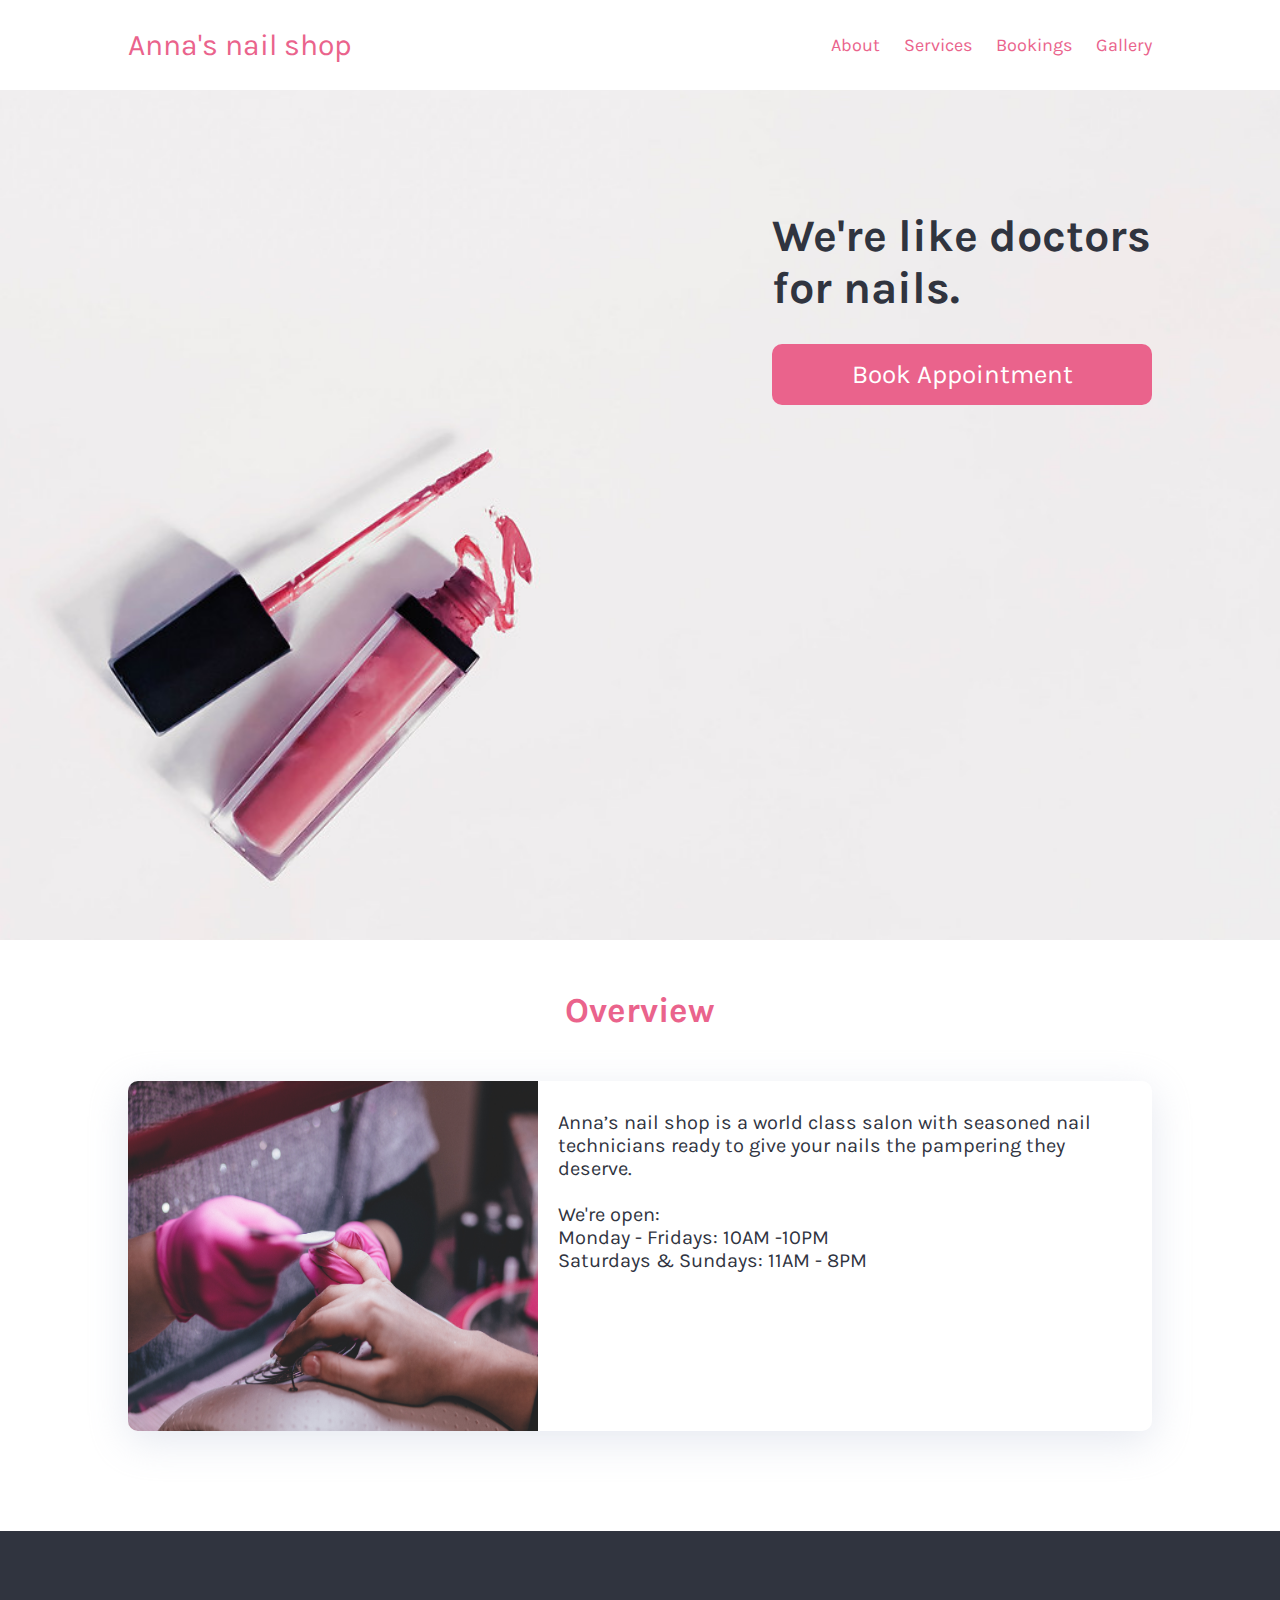
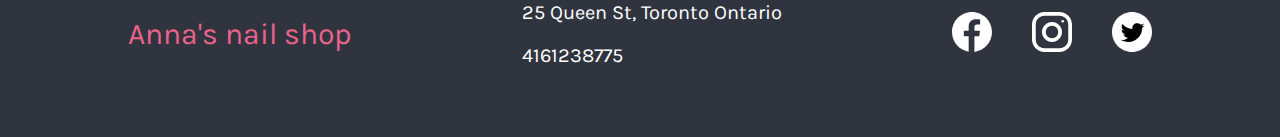
==== index.html @ 557cbbe9 "implement landing page" ====
<!DOCTYPE html>
<html lang="en">
  <head>
    <meta charset="UTF-8" />
    <title>Home | Anna's nail shop</title>
    <meta name="viewport" content="width=device-width,initial-scale=1.0" />
    <meta http-equiv="X-UA-Compatible" content="ie=edge" />
    <meta
      name="description"
      content="Anna’s nail shop is a world class salon with seasoned nail technicians ready to give your nails the pampering they deserve."
    />
    <link
      href="https://fonts.googleapis.com/css?family=Karla&display=swap"
      rel="stylesheet"
    />
    <link rel="stylesheet" type="text/css" href="assets/css/main.css" />
  </head>
  <body>
    <!-- Site Navbar -->
    <header class="site-header gen-padding white-bg pink-color">
      <nav
        class="site-nav d-flex align-items-center justify-content-space-between flex-wrap-wrap"
      >
        <a href="/" class="site-logo">
          Anna's nail shop
        </a>
        <div class="site-nav-links">
          <a href="/about.html">
            About
          </a>
          <a href="/services.html">
            Services
          </a>
          <a href="/bookings.html">
            Bookings
          </a>
          <a href="/gallery.html">
            Gallery
          </a>
        </div>
      </nav>
    </header>

    <!-- Page Main Image Section -->
    <main class="index-main">
      <div class="index-main-info">
        <h1 class="black-color">
          We're like doctors for nails.
        </h1>
        <a href="/bookings.html" class="pink-btn text-align-center">
          Book Appointment
        </a>
      </div>
    </main>

    <!-- Overview Section -->
    <section class="overview-section gen-section-padding white-bg">
      <h2 class="section-header text-align-center pink-color">Overview</h2>
      <div class="curved-card white-bg d-flex">
        <img src="assets/images/manicure-img.jpg" class="overview-card-img" />
        <div class="overview-card-info black-color">
          <p>
            Anna’s nail shop is a world class salon with seasoned nail
            technicians ready to give your nails the pampering they deserve.
          </p>
          <br />
          <p>We're open:</p>
          <p>Monday - Fridays: 10AM -10PM</p>
          <p>Saturdays & Sundays: 11AM - 8PM</p>
        </div>
      </div>
    </section>

    <!-- Site Footer -->
    <footer
      class="gen-section-padding black-bg d-flex align-items-center justify-content-space-between"
    >
      <div class="footer-logo pink-color">
        Anna's nail shop
      </div>
      <div class="footer-info white-color">
        <p>25 Queen St, Toronto Ontario</p>
        <p>4161238775</p>
      </div>
      <div
        class="footer-socials d-flex align-items-center justify-content-space-between"
      >
        <a href="" target="_blank">
          <svg
            xmlns="http://www.w3.org/2000/svg"
            xmlns:xlink="http://www.w3.org/1999/xlink"
            version="1.1"
            id="Capa_1"
            x="0px"
            y="0px"
            viewBox="0 0 167.657 167.657"
            style="enable-background:new 0 0 167.657 167.657;"
            xml:space="preserve"
            width="512px"
            height="512px"
            class=""
          >
            <g>
              <g>
                <path
                  d="M83.829,0.349C37.532,0.349,0,37.881,0,84.178c0,41.523,30.222,75.911,69.848,82.57v-65.081H49.626   v-23.42h20.222V60.978c0-20.037,12.238-30.956,30.115-30.956c8.562,0,15.92,0.638,18.056,0.919v20.944l-12.399,0.006   c-9.72,0-11.594,4.618-11.594,11.397v14.947h23.193l-3.025,23.42H94.026v65.653c41.476-5.048,73.631-40.312,73.631-83.154   C167.657,37.881,130.125,0.349,83.829,0.349z"
                  data-original="#010002"
                  class="active-path"
                  data-old_color="#010002"
                  fill="#FFFFFF"
                />
              </g>
            </g>
          </svg>
        </a>
        <a href="" target="_blank">
          <svg
            xmlns="http://www.w3.org/2000/svg"
            xmlns:xlink="http://www.w3.org/1999/xlink"
            version="1.1"
            id="Capa_1"
            x="0px"
            y="0px"
            viewBox="0 0 512 512"
            style="enable-background:new 0 0 512 512;"
            xml:space="preserve"
            width="512px"
            height="512px"
            class=""
          >
            <g>
              <g>
                <g>
                  <path
                    d="M352,0H160C71.648,0,0,71.648,0,160v192c0,88.352,71.648,160,160,160h192c88.352,0,160-71.648,160-160V160    C512,71.648,440.352,0,352,0z M464,352c0,61.76-50.24,112-112,112H160c-61.76,0-112-50.24-112-112V160C48,98.24,98.24,48,160,48    h192c61.76,0,112,50.24,112,112V352z"
                    data-original="#000000"
                    class="active-path"
                    data-old_color="#000000"
                    fill="#FFFFFF"
                  />
                </g>
              </g>
              <g>
                <g>
                  <path
                    d="M256,128c-70.688,0-128,57.312-128,128s57.312,128,128,128s128-57.312,128-128S326.688,128,256,128z M256,336    c-44.096,0-80-35.904-80-80c0-44.128,35.904-80,80-80s80,35.872,80,80C336,300.096,300.096,336,256,336z"
                    data-original="#000000"
                    class="active-path"
                    data-old_color="#000000"
                    fill="#FFFFFF"
                  />
                </g>
              </g>
              <g>
                <g>
                  <circle
                    cx="393.6"
                    cy="118.4"
                    r="17.056"
                    data-original="#000000"
                    class="active-path"
                    data-old_color="#000000"
                    fill="#FFFFFF"
                  />
                </g>
              </g>
            </g>
          </svg>
        </a>
        <a href="" target="_blank">
          <svg
            xmlns="http://www.w3.org/2000/svg"
            xmlns:xlink="http://www.w3.org/1999/xlink"
            version="1.1"
            id="Layer_1"
            x="0px"
            y="0px"
            viewBox="0 0 291.319 291.319"
            style="enable-background:new 0 0 291.319 291.319;"
            xml:space="preserve"
            width="512px"
            height="512px"
            class="hovered-paths"
          >
            <g>
              <g>
                <path
                  style="fill:#FFFFFF"
                  d="M145.659,0c80.45,0,145.66,65.219,145.66,145.66c0,80.45-65.21,145.659-145.66,145.659   S0,226.109,0,145.66C0,65.219,65.21,0,145.659,0z"
                  data-original="#26A6D1"
                  class=""
                  data-old_color="#26A6D1"
                />
                <path
                  style="fill:#000000"
                  d="M236.724,98.129c-6.363,2.749-13.21,4.597-20.392,5.435c7.338-4.27,12.964-11.016,15.613-19.072   c-6.864,3.96-14.457,6.828-22.55,8.366c-6.473-6.691-15.695-10.87-25.909-10.87c-19.591,0-35.486,15.413-35.486,34.439   c0,2.704,0.31,5.335,0.919,7.857c-29.496-1.438-55.66-15.158-73.157-35.996c-3.059,5.089-4.807,10.997-4.807,17.315   c0,11.944,6.263,22.504,15.786,28.668c-5.826-0.182-11.289-1.721-16.086-4.315v0.437c0,16.696,12.235,30.616,28.476,33.784   c-2.977,0.783-6.109,1.211-9.35,1.211c-2.285,0-4.506-0.209-6.673-0.619c4.515,13.692,17.625,23.651,33.165,23.925   c-12.153,9.249-27.457,14.748-44.089,14.748c-2.868,0-5.69-0.164-8.476-0.482c15.722,9.777,34.367,15.485,54.422,15.485   c65.292,0,100.997-52.51,100.997-98.029l-0.1-4.461C225.945,111.111,231.963,105.048,236.724,98.129z"
                  data-original="#FFFFFF"
                  class="hovered-path active-path"
                  data-old_color="#FFFFFF"
                />
              </g>
            </g>
          </svg>
        </a>
      </div>
    </footer>
  </body>
</html>
---- assets/css/main.css ----
body {
  font-family: "Karla", sans-serif;
  padding: 0;
  margin: 0;
}

a {
  text-decoration: none;
}

.d-flex {
  display: flex;
}

.align-items-center {
  align-items: center;
}

.justify-content-space-between {
  justify-content: space-between;
}

.gen-padding {
  padding: 0 10%;
}

.gen-section-padding {
  padding: 50px 10%;
}

.black-color {
  color: #30343f;
}

.white-color {
  color: #fff;
}

.pink-color {
  color: #ea638c;
}

.pink-btn {
  color: #fff;
  background: #ea638c;
  border-radius: 10px;
}

.text-align-center {
  text-align: center;
}

.white-bg {
  background: #fff;
}

.black-bg {
  background: #30343f;
}

.section-header {
  font-size: 35px;
  color: #ea638c;
  margin: 0 0 50px;
}

.curved-card {
  border-radius: 10px;
}

.text-decoration-none {
  text-decoration: none;
}

.flex-wrap-wrap {
  flex-wrap: wrap;
}

header.site-header,
.curved-card {
  box-shadow: 0 0.625rem 2.5rem 0 rgba(198, 203, 222, 0.45);
}

nav.site-nav {
  height: 90px;
}

nav.site-nav a {
  color: #ea638c;
}

a.site-logo {
  font-size: 30px;
}

.site-nav-links a {
  font-size: 18px;
  margin-left: 20px;
}

.site-nav-links a:first-of-type {
  margin-left: 0;
}

main.index-main {
  background: url("../images/home-bg.jpg") no-repeat;
  background-size: cover;
  background-position: left;
  height: 850px;
}

.index-main-info {
  position: absolute;
  right: 10%;
  top: 20%;
  width: 380px;
}

.index-main-info h1 {
  font-size: 45px;
}

.index-main-info a.pink-btn {
  width: 100%;
  display: block;
  padding: 15px 0;
  font-size: 26px;
}

.overview-section {
  padding-bottom: 100px;
}

.overview-section .curved-card .overview-card-img {
  width: 40%;
  border-radius: 10px 0 0 10px;
  min-height: 350px;
}

.overview-section .curved-card .overview-card-info {
  width: 60%;
  padding: 30px 2%;
  font-size: 20px;
}

.overview-section .curved-card .overview-card-info p {
  margin: 0;
}

div.footer-logo {
  font-size: 30px;
}

div.footer-info {
  font-size: 20px;
}

div.footer-socials {
  width: 200px;
}

div.footer-socials a {
  width: 40px;
}

div.footer-socials svg {
  width: 100%;
  height: 40px;
}

@media screen and (max-width: 1030px) {
  .gen-padding {
    padding: 0 5%;
  }

  .gen-section-padding {
    padding: 50px 5%;
  }

  .index-main-info {
    right: 5%;
    top: 15%;
  }
}

@media screen and (max-width: 900px) {
  .index-main-info {
    right: 0;
    left: 0;
    margin: 0 auto;
    top: 10%;
  }
  .index-main-info h1 {
    text-align: center;
  }
  .overview-section .curved-card .overview-card-img {
    min-height: 250px;
  }
  .overview-section .curved-card .overview-card-info {
    font-size: 16px;
  }
  div.footer-socials {
    width: 150px;
  }
}

@media screen and (max-width: 700px) {
  nav.site-nav {
    justify-content: center;
    height: 100px;
  }
  a.site-logo,
  div.footer-info,
  div.footer-logo {
    margin-bottom: 10px;
    text-align: center;
  }
  .overview-section .curved-card {
    max-width: 600px;
  }

  div.footer-socials,
  .overview-section .curved-card {
    margin: 0 auto;
  }

  footer,
  .overview-section .curved-card {
    flex-wrap: wrap;
  }

  .overview-section .curved-card .overview-card-img,
  .overview-section .curved-card .overview-card-info,
  a.site-logo,
  div.footer-logo,
  div.footer-info {
    width: 100%;
  }

  .overview-section .curved-card .overview-card-img {
    border-radius: 10px 10px 0 0;
  }
  .index-main-info h1 {
    font-size: 30px;
  }

  .index-main-info a.pink-btn {
    font-size: 22px;
  }

  .index-main-info {
    width: 280px;
  }
}

@media screen and (max-width: 500px) {
  main.index-main {
    height: 500px;
  }
  .site-nav-links a {
    font-size: 14px;
  }
}
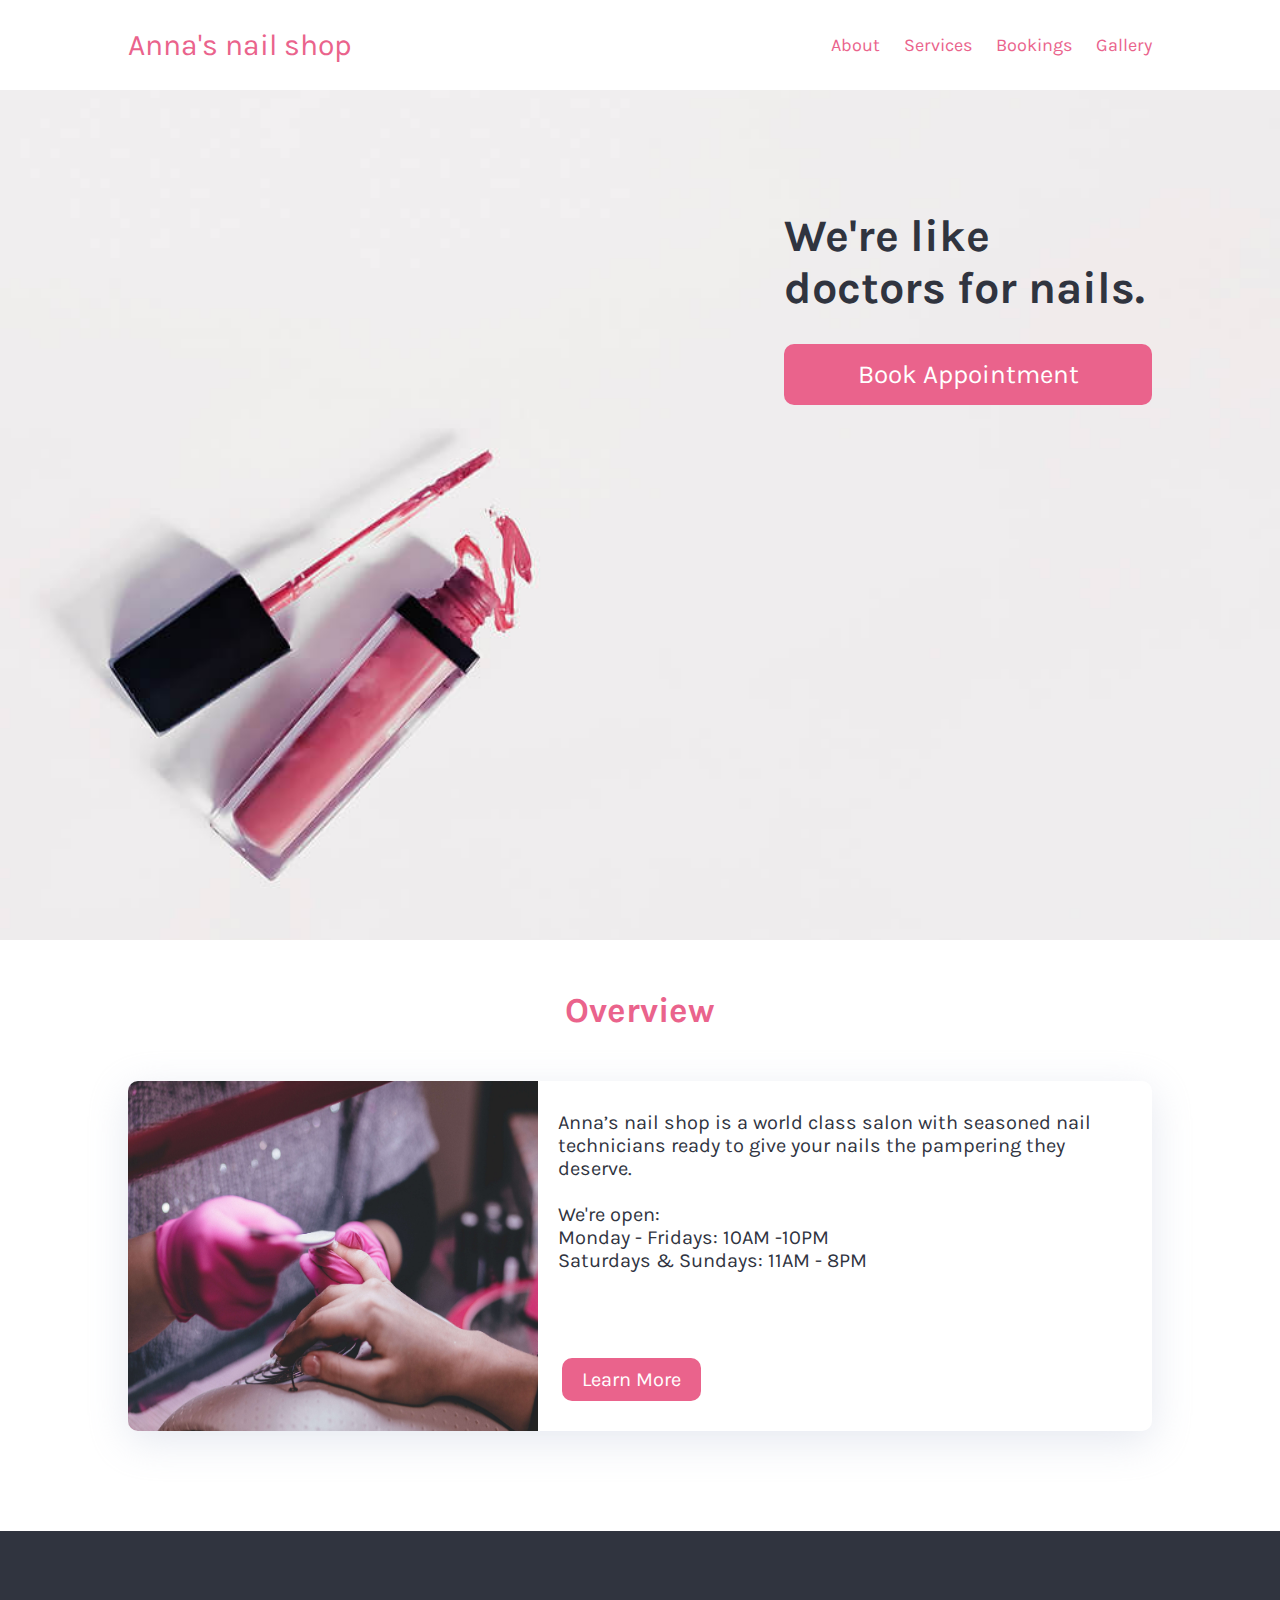
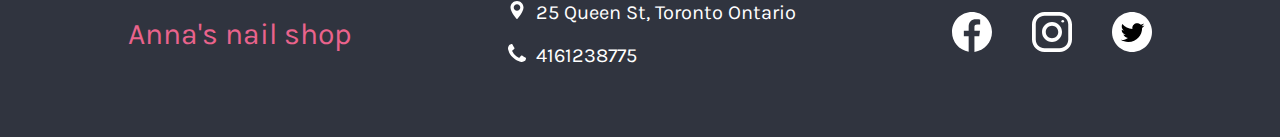
==== commit fe5fd899: "finish remaining pages" ====
--- a/index.html
+++ b/index.html
@@ -21,20 +21,20 @@
       <nav
         class="site-nav d-flex align-items-center justify-content-space-between flex-wrap-wrap"
       >
-        <a href="/" class="site-logo">
+        <a href="index.html" class="site-logo">
           Anna's nail shop
         </a>
         <div class="site-nav-links">
-          <a href="/about.html">
+          <a href="about.html">
             About
           </a>
-          <a href="/services.html">
+          <a href="services.html">
             Services
           </a>
-          <a href="/bookings.html">
+          <a href="bookings.html">
             Bookings
           </a>
-          <a href="/gallery.html">
+          <a href="gallery.html">
             Gallery
           </a>
         </div>
@@ -47,7 +47,7 @@
         <h1 class="black-color">
           We're like doctors for nails.
         </h1>
-        <a href="/bookings.html" class="pink-btn text-align-center">
+        <a href="bookings.html" class="pink-btn text-align-center">
           Book Appointment
         </a>
       </div>
@@ -57,7 +57,11 @@
     <section class="overview-section gen-section-padding white-bg">
       <h2 class="section-header text-align-center pink-color">Overview</h2>
       <div class="curved-card white-bg d-flex">
-        <img src="assets/images/manicure-img.jpg" class="overview-card-img" />
+        <img
+          src="assets/images/manicure-img.jpg"
+          class="overview-card-img"
+          alt="nail technician working"
+        />
         <div class="overview-card-info black-color">
           <p>
             Anna’s nail shop is a world class salon with seasoned nail
@@ -67,6 +71,9 @@
           <p>We're open:</p>
           <p>Monday - Fridays: 10AM -10PM</p>
           <p>Saturdays & Sundays: 11AM - 8PM</p>
+          <a href="about.html" class="pink-btn">
+            Learn More
+          </a>
         </div>
       </div>
     </section>
@@ -79,8 +86,71 @@
         Anna's nail shop
       </div>
       <div class="footer-info white-color">
-        <p>25 Queen St, Toronto Ontario</p>
-        <p>4161238775</p>
+        <p>
+          <svg
+            version="1.1"
+            id="Layer_1"
+            xmlns="http://www.w3.org/2000/svg"
+            xmlns:xlink="http://www.w3.org/1999/xlink"
+            x="0px"
+            y="0px"
+            viewBox="0 0 512 512"
+            style="enable-background:new 0 0 512 512;"
+            xml:space="preserve"
+          >
+            <g>
+              <g>
+                <path
+                  d="M256,0C153.755,0,70.573,83.182,70.573,185.426c0,126.888,165.939,313.167,173.004,321.035
+            			c6.636,7.391,18.222,7.378,24.846,0c7.065-7.868,173.004-194.147,173.004-321.035C441.425,83.182,358.244,0,256,0z M256,278.719
+            			c-51.442,0-93.292-41.851-93.292-93.293S204.559,92.134,256,92.134s93.291,41.851,93.291,93.293S307.441,278.719,256,278.719z"
+                />
+              </g>
+            </g>
+          </svg>
+          25 Queen St, Toronto Ontario
+        </p>
+        <p>
+          <svg
+            version="1.1"
+            id="Capa_1"
+            xmlns="http://www.w3.org/2000/svg"
+            xmlns:xlink="http://www.w3.org/1999/xlink"
+            x="0px"
+            y="0px"
+            width="401.998px"
+            height="401.998px"
+            viewBox="0 0 401.998 401.998"
+            style="enable-background:new 0 0 401.998 401.998;"
+            xml:space="preserve"
+          >
+            <g>
+              <path
+                d="M401.129,311.475c-1.137-3.426-8.371-8.473-21.697-15.129c-3.61-2.098-8.754-4.949-15.41-8.566
+            		c-6.662-3.617-12.709-6.95-18.13-9.996c-5.432-3.045-10.521-5.995-15.276-8.846c-0.76-0.571-3.139-2.234-7.136-5
+            		c-4.001-2.758-7.375-4.805-10.14-6.14c-2.759-1.327-5.473-1.995-8.138-1.995c-3.806,0-8.56,2.714-14.268,8.135
+            		c-5.708,5.428-10.944,11.324-15.7,17.706c-4.757,6.379-9.802,12.275-15.126,17.7c-5.332,5.427-9.713,8.138-13.135,8.138
+            		c-1.718,0-3.86-0.479-6.427-1.424c-2.566-0.951-4.518-1.766-5.858-2.423c-1.328-0.671-3.607-1.999-6.845-4.004
+            		c-3.244-1.999-5.048-3.094-5.428-3.285c-26.075-14.469-48.438-31.029-67.093-49.676c-18.649-18.658-35.211-41.019-49.676-67.097
+            		c-0.19-0.381-1.287-2.19-3.284-5.424c-2-3.237-3.333-5.518-3.999-6.854c-0.666-1.331-1.475-3.283-2.425-5.852
+            		s-1.427-4.709-1.427-6.424c0-3.424,2.713-7.804,8.138-13.134c5.424-5.327,11.326-10.373,17.7-15.128
+            		c6.379-4.755,12.275-9.991,17.701-15.699c5.424-5.711,8.136-10.467,8.136-14.273c0-2.663-0.666-5.378-1.997-8.137
+            		c-1.332-2.765-3.378-6.139-6.139-10.138c-2.762-3.997-4.427-6.374-4.999-7.139c-2.852-4.755-5.799-9.846-8.848-15.271
+            		c-3.049-5.424-6.377-11.47-9.995-18.131c-3.615-6.658-6.468-11.799-8.564-15.415C98.986,9.233,93.943,1.997,90.516,0.859
+            		C89.183,0.288,87.183,0,84.521,0c-5.142,0-11.85,0.95-20.129,2.856c-8.282,1.903-14.799,3.899-19.558,5.996
+            		c-9.517,3.995-19.604,15.605-30.264,34.826C4.863,61.566,0.01,79.271,0.01,96.78c0,5.135,0.333,10.131,0.999,14.989
+            		c0.666,4.853,1.856,10.326,3.571,16.418c1.712,6.09,3.093,10.614,4.137,13.56c1.045,2.948,2.996,8.229,5.852,15.845
+            		c2.852,7.614,4.567,12.275,5.138,13.988c6.661,18.654,14.56,35.307,23.695,49.964c15.03,24.362,35.541,49.539,61.521,75.521
+            		c25.981,25.98,51.153,46.49,75.517,61.526c14.655,9.134,31.314,17.032,49.965,23.698c1.714,0.568,6.375,2.279,13.986,5.141
+            		c7.614,2.854,12.897,4.805,15.845,5.852c2.949,1.048,7.474,2.43,13.559,4.145c6.098,1.715,11.566,2.905,16.419,3.576
+            		c4.856,0.657,9.853,0.996,14.989,0.996c17.508,0,35.214-4.856,53.105-14.562c19.219-10.656,30.826-20.745,34.823-30.269
+            		c2.102-4.754,4.093-11.273,5.996-19.555c1.909-8.278,2.857-14.985,2.857-20.126C401.99,314.814,401.703,312.819,401.129,311.475z"
+              />
+            </g>
+          </svg>
+
+          4161238775
+        </p>
       </div>
       <div
         class="footer-socials d-flex align-items-center justify-content-space-between"
--- a/assets/css/main.css
+++ b/assets/css/main.css
@@ -20,6 +20,10 @@
   justify-content: space-between;
 }
 
+.justify-content-center {
+  justify-content: center;
+}
+
 .gen-padding {
   padding: 0 10%;
 }
@@ -44,6 +48,7 @@
   color: #fff;
   background: #ea638c;
   border-radius: 10px;
+  cursor: pointer;
 }
 
 .text-align-center {
@@ -113,7 +118,7 @@
   position: absolute;
   right: 10%;
   top: 20%;
-  width: 380px;
+  width: 368px;
 }
 
 .index-main-info h1 {
@@ -131,28 +136,49 @@
   padding-bottom: 100px;
 }
 
-.overview-section .curved-card .overview-card-img {
+.overview-section .curved-card .overview-card-img,
+.about-section .about-card-img {
   width: 40%;
   border-radius: 10px 0 0 10px;
   min-height: 350px;
 }
 
-.overview-section .curved-card .overview-card-info {
+.overview-section .curved-card .overview-card-info,
+.about-section .about-card-info {
   width: 60%;
   padding: 30px 2%;
   font-size: 20px;
+  position: relative;
 }
 
 .overview-section .curved-card .overview-card-info p {
   margin: 0;
 }
 
+.overview-section .curved-card .overview-card-info a {
+  padding: 10px 20px;
+}
+
+.overview-section .curved-card .overview-card-info a,
+.about-section .about-card-info .cta-btns {
+  position: absolute;
+  bottom: 30px;
+  left: 4%;
+}
+
 div.footer-logo {
   font-size: 30px;
 }
 
 div.footer-info {
   font-size: 20px;
+  margin: 0 20px;
+}
+div.footer-info svg {
+  fill: #fff;
+  width: 18px;
+  height: 18px;
+  margin-right: 5px;
 }
 
 div.footer-socials {
@@ -166,6 +192,118 @@
 div.footer-socials svg {
   width: 100%;
   height: 40px;
+}
+
+.about-section .about-card-info h2 {
+  font-size: 24px;
+  margin: 0 0 30px;
+}
+
+.about-section .about-card-info .cta-btns a {
+  margin-right: 20px;
+  padding: 8px 16px;
+  font-size: 20px;
+}
+
+.about-section .about-card-info {
+  padding-bottom: 80px;
+}
+
+.services-wrapper {
+  margin: 0 0 40px;
+}
+
+.services-wrapper article {
+  width: 24%;
+  height: 280px;
+  margin-bottom: 20px;
+  position: relative;
+}
+
+.services-wrapper article div.service-info,
+.services-wrapper article img {
+  height: 100%;
+  width: 100%;
+  border-radius: 10px;
+}
+
+.services-wrapper article div.service-info {
+  position: absolute;
+  top: 0;
+  left: 0;
+  background: rgba(0, 0, 0, 0.5);
+  display: none;
+}
+
+.services-wrapper article:hover div.service-info {
+  display: flex;
+}
+
+.services-wrapper article div.service-info h3 {
+  font-size: 30px;
+  width: 100%;
+  margin: 0;
+}
+
+.main-content-section {
+  min-height: calc(100vh - 380px);
+}
+
+.services-section a.pink-btn {
+  padding: 10px 20px;
+  margin-top: 5px;
+  display: inline-block;
+}
+
+.booking-section .booking-form-wrapper {
+  padding: 30px 20px;
+  max-width: 540px;
+  margin: 0 auto;
+}
+
+.booking-section form {
+  max-width: 500px;
+  margin: 0 auto;
+}
+
+.booking-section form > * {
+  width: 100%;
+  display: block;
+  box-sizing: border-box;
+}
+
+.booking-section form input,
+.booking-section form textarea {
+  height: 48px;
+  border-radius: 8px;
+  border: 1px solid rgba(0, 0, 0, 0.2);
+  font-size: 16px;
+  margin-bottom: 16px;
+  padding: 8px;
+  outline: none;
+}
+
+.booking-section form textarea {
+  resize: none;
+  height: 160px;
+}
+
+.booking-section form button {
+  padding: 14px 20px;
+  font-size: 16px;
+  border: none;
+}
+
+.gallery-images {
+  justify-content: center;
+}
+
+.gallery-images .gallery-image {
+  width: 24%;
+  min-width: 260px;
+  border-radius: 10px;
+  height: 260px;
+  margin: 0 0.5% 20px;
 }
 
 @media screen and (max-width: 1030px) {
@@ -190,17 +328,34 @@
     margin: 0 auto;
     top: 10%;
   }
-  .index-main-info h1 {
+  .index-main-info h1,
+  .about-section .about-card-info {
     text-align: center;
   }
   .overview-section .curved-card .overview-card-img {
     min-height: 250px;
   }
-  .overview-section .curved-card .overview-card-info {
+  .overview-section .curved-card .overview-card-info,
+  .about-section .about-card-info {
     font-size: 16px;
   }
   div.footer-socials {
     width: 150px;
+  }
+  .about-section .about-card-info,
+  .about-section .about-card-info .cta-btns {
+    width: 100%;
+  }
+
+  .about-section .about-card-img {
+    display: none;
+  }
+
+  .about-section .about-card-info .cta-btns {
+    justify-content: center;
+  }
+  .services-wrapper article {
+    width: 48%;
   }
 }
 
@@ -209,6 +364,7 @@
     justify-content: center;
     height: 100px;
   }
+
   a.site-logo,
   div.footer-info,
   div.footer-logo {
@@ -251,13 +407,38 @@
   .index-main-info {
     width: 280px;
   }
+  .overview-section .curved-card .overview-card-info,
+  .about-section .about-card-info {
+    padding: 20px 20px 80px;
+  }
+  .overview-section .curved-card .overview-card-info a {
+    bottom: 20px;
+    left: 20px;
+  }
 }
 
 @media screen and (max-width: 500px) {
   main.index-main {
     height: 500px;
   }
-  .site-nav-links a {
+  .site-nav-links a,
+  .about-section .about-card-info .cta-btns a {
     font-size: 14px;
   }
-}
+  div.footer-socials {
+    width: 200px;
+  }
+  .section-header {
+    font-size: 25px;
+    margin: 0 0 30px;
+  }
+  .about-section .about-card-info h2 {
+    font-size: 18px;
+  }
+  .gen-section-padding {
+    padding: 35px 5%;
+  }
+  .services-wrapper article {
+    width: 100%;
+  }
+}
